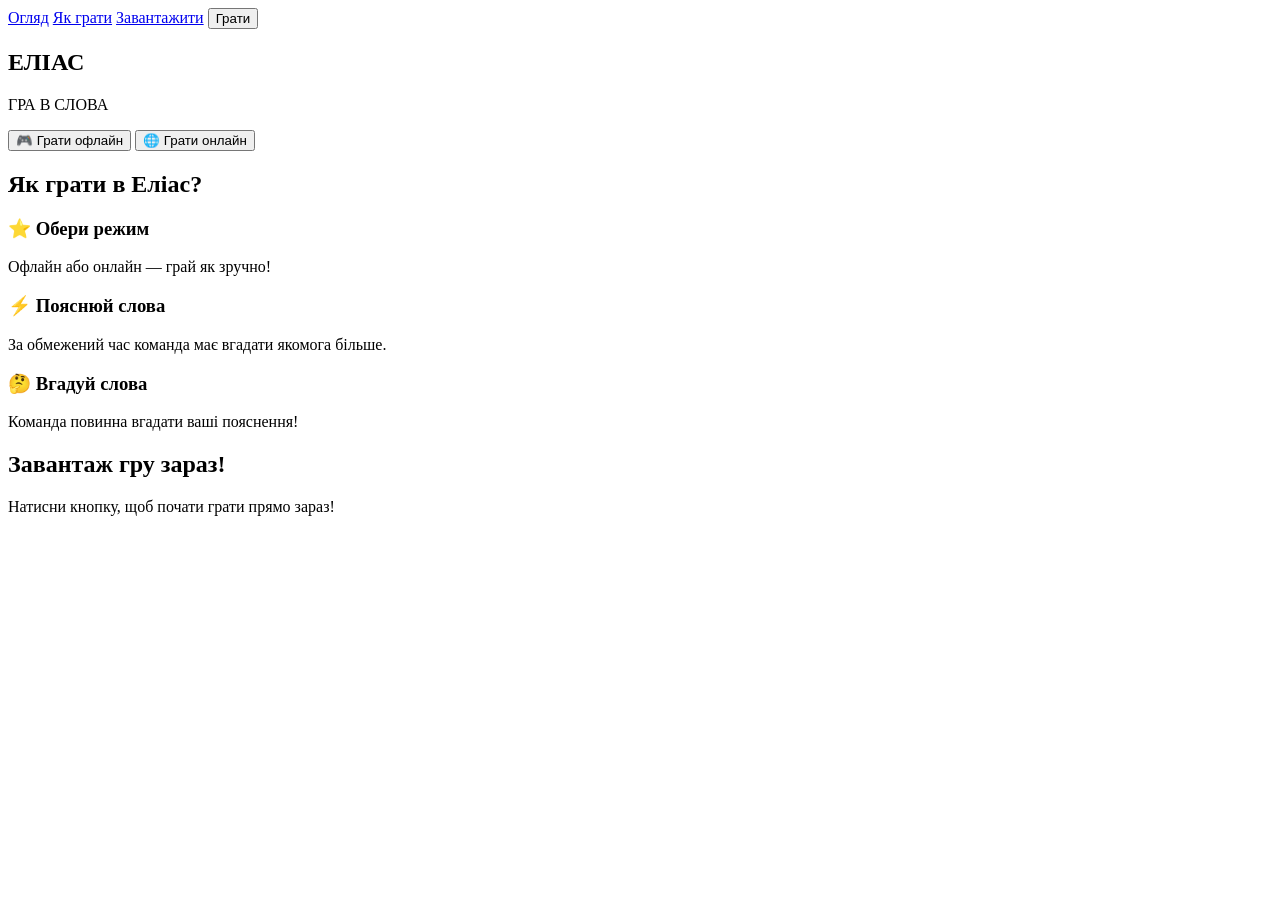
==== index.html @ 137c118d "Create index.html" ====
<!DOCTYPE html>
<html lang="uk">
<head>
  <meta charset="UTF-8">
  <meta name="viewport" content="width=device-width, initial-scale=1.0">
  <title>Еліас — Гра в слова</title>
  <link rel="stylesheet" href="style.css">
</head>

<body>

<header>
  <nav>
    <a href="#overview">Огляд</a>
    <a href="#how">Як грати</a>
    <a href="#download">Завантажити</a>
    <button class="play-btn">Грати</button>
  </nav>
</header>

<section class="hero" id="overview">
  <h1><span class="blue">ЕЛІ</span><span class="yellow">АС</span></h1>
  <p class="subtitle">ГРА В СЛОВА</p>

  <div class="buttons">
    <button class="offline">🎮 Грати офлайн</button>
    <button class="online">🌐 Грати онлайн</button>
  </div>
</section>

<section id="how" class="steps">
  <h2>Як грати в Еліас?</h2>

  <div class="step">
    <h3>⭐ Обери режим</h3>
    <p>Офлайн або онлайн — грай як зручно!</p>
  </div>

  <div class="step">
    <h3>⚡ Пояснюй слова</h3>
    <p>За обмежений час команда має вгадати якомога більше.</p>
  </div>

  <div class="step">
    <h3>🤔 Вгадуй слова</h3>
    <p>Команда повинна вгадати ваші пояснення!</p>
  </div>
</section>

<footer id="download">
  <h2>Завантаж гру зараз!</h2>
  <p>Натисни кнопку, щоб почати грати прямо зараз!</p>
</footer>

<script src="script.js"></script>
</body>
</html>
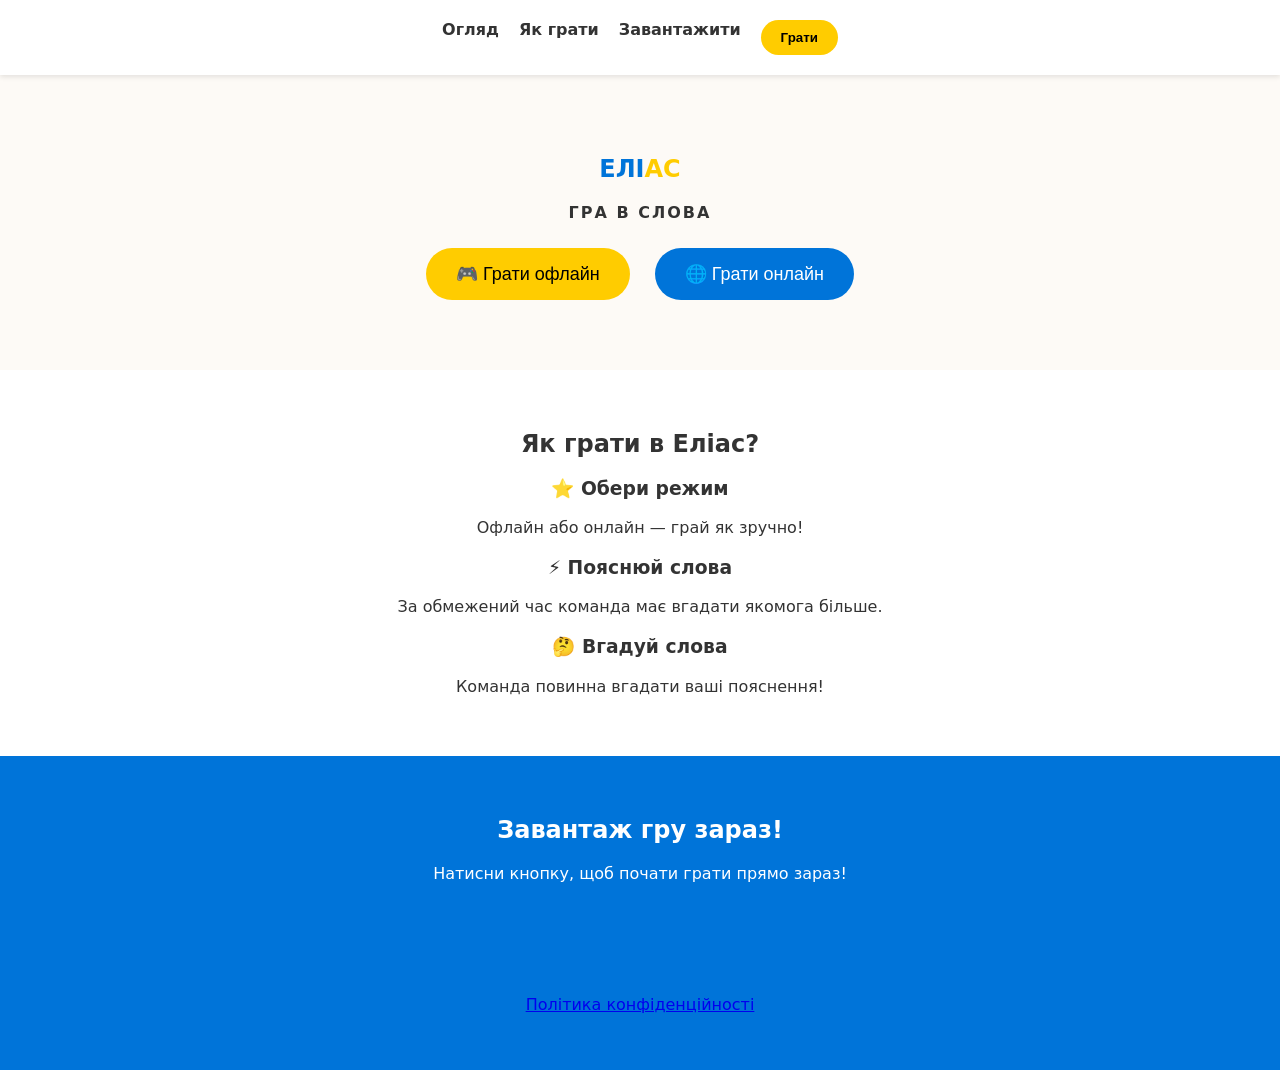
==== commit 05f6f4e1: "Update index.html" ====
--- a/index.html
+++ b/index.html
@@ -51,6 +51,9 @@
   <h2>Завантаж гру зараз!</h2>
   <p>Натисни кнопку, щоб почати грати прямо зараз!</p>
 </footer>
+<footer>
+  <p><a href="privacy-policy.html">Політика конфіденційності</a></p>
+</footer>
 
 <script src="script.js"></script>
 </body>
--- a/style.css
+++ b/style.css
@@ -0,0 +1,107 @@
+body {
+  font-family: system-ui, -apple-system, BlinkMacSystemFont, sans-serif;
+  background-color: #fdfaf6;
+  color: #333;
+  margin: 0;
+  text-align: center;
+}
+
+/* Навігація */
+nav {
+  display: flex;
+  justify-content: center;
+  gap: 20px;
+  padding: 20px;
+  background: white;
+  box-shadow: 0 2px 5px rgba(0,0,0,0.1);
+}
+
+nav a {
+  text-decoration: none;
+  color: #333;
+  font-weight: 600;
+}
+
+.play-btn {
+  background: #ffcc00;
+  border: none;
+  padding: 10px 20px;
+  border-radius: 25px;
+  font-weight: bold;
+  cursor: pointer;
+}
+
+/* Герой */
+.hero {
+  padding: 60px 20px;
+}
+
+.blue { color: #0074d9; }
+.yellow { color: #ffcc00; }
+
+.subtitle {
+  margin-top: 10px;
+  font-weight: 600;
+  letter-spacing: 2px;
+}
+
+.buttons button {
+  margin: 10px;
+  padding: 15px 30px;
+  border: none;
+  border-radius: 30px;
+  font-size: 18px;
+  cursor: pointer;
+}
+
+.offline { background: #ffcc00; color: #000; }
+.online { background: #0074d9; color: #fff; }
+
+/* Кроки */
+.steps {
+  background: #fff;
+  padding: 40px 20px;
+}
+
+.step {
+  margin: 20px 0;
+}
+
+/* Футер */
+footer {
+  background: #0074d9;
+  color: #fff;
+  padding: 40px 20px;
+}
+
+/* Адаптивність */
+@media (max-width: 768px) {
+  nav {
+    flex-direction: column;
+    gap: 10px;
+  }
+
+  .buttons button {
+    width: 80%;
+    font-size: 16px;
+  }
+
+  .hero h1 {
+    font-size: 2.5rem;
+  }
+}
+
+@media (max-width: 480px) {
+  .hero h1 {
+    font-size: 2rem;
+  }
+
+  .buttons button {
+    width: 90%;
+    padding: 12px 20px;
+  }
+
+  nav a {
+    font-size: 14px;
+  }
+}
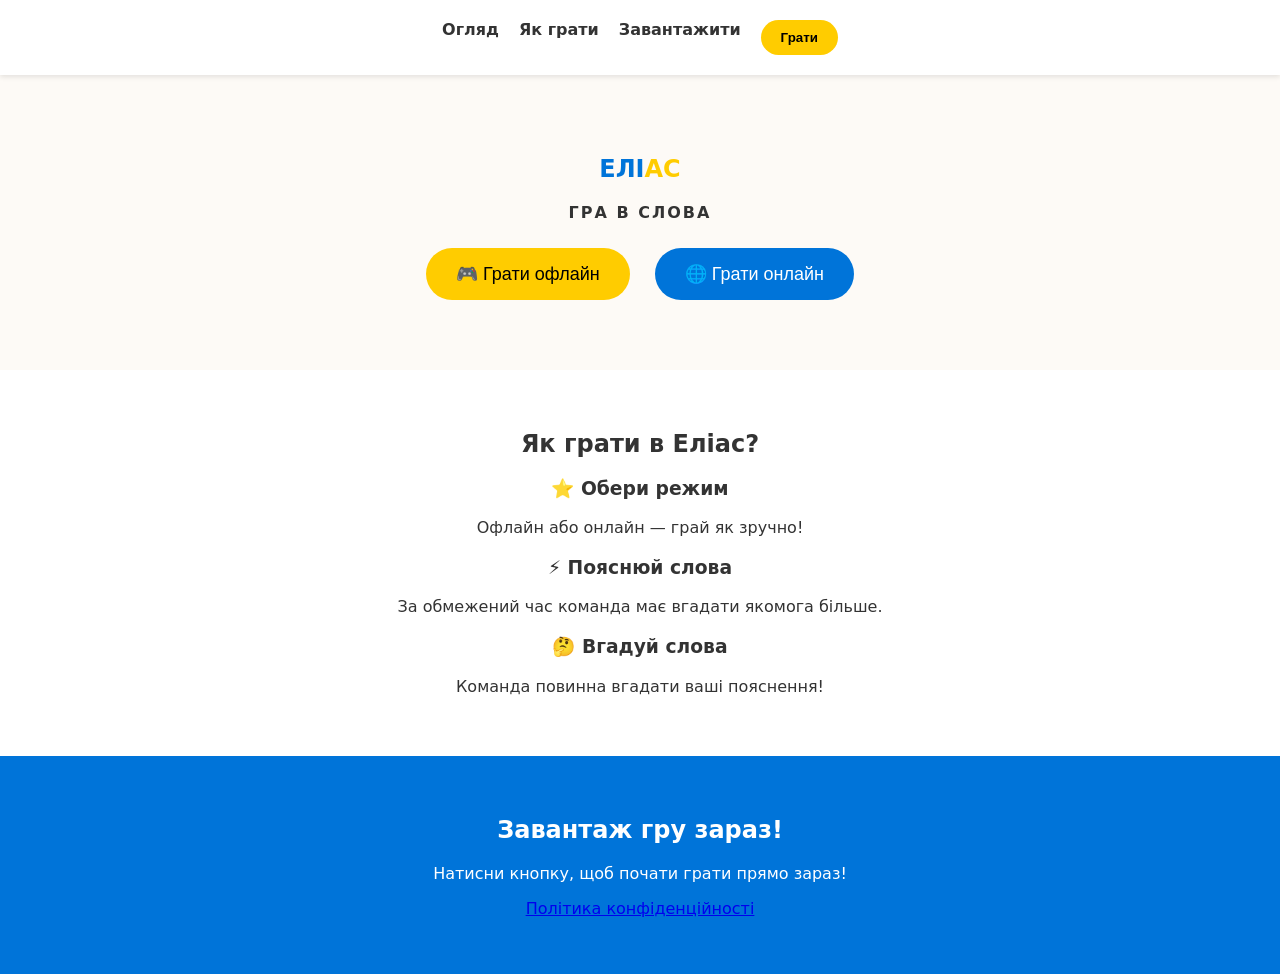
==== commit 40927e73: "Update index.html" ====
--- a/index.html
+++ b/index.html
@@ -50,10 +50,9 @@
 <footer id="download">
   <h2>Завантаж гру зараз!</h2>
   <p>Натисни кнопку, щоб почати грати прямо зараз!</p>
-</footer>
-<footer>
   <p><a href="privacy-policy.html">Політика конфіденційності</a></p>
 </footer>
+
 
 <script src="script.js"></script>
 </body>
